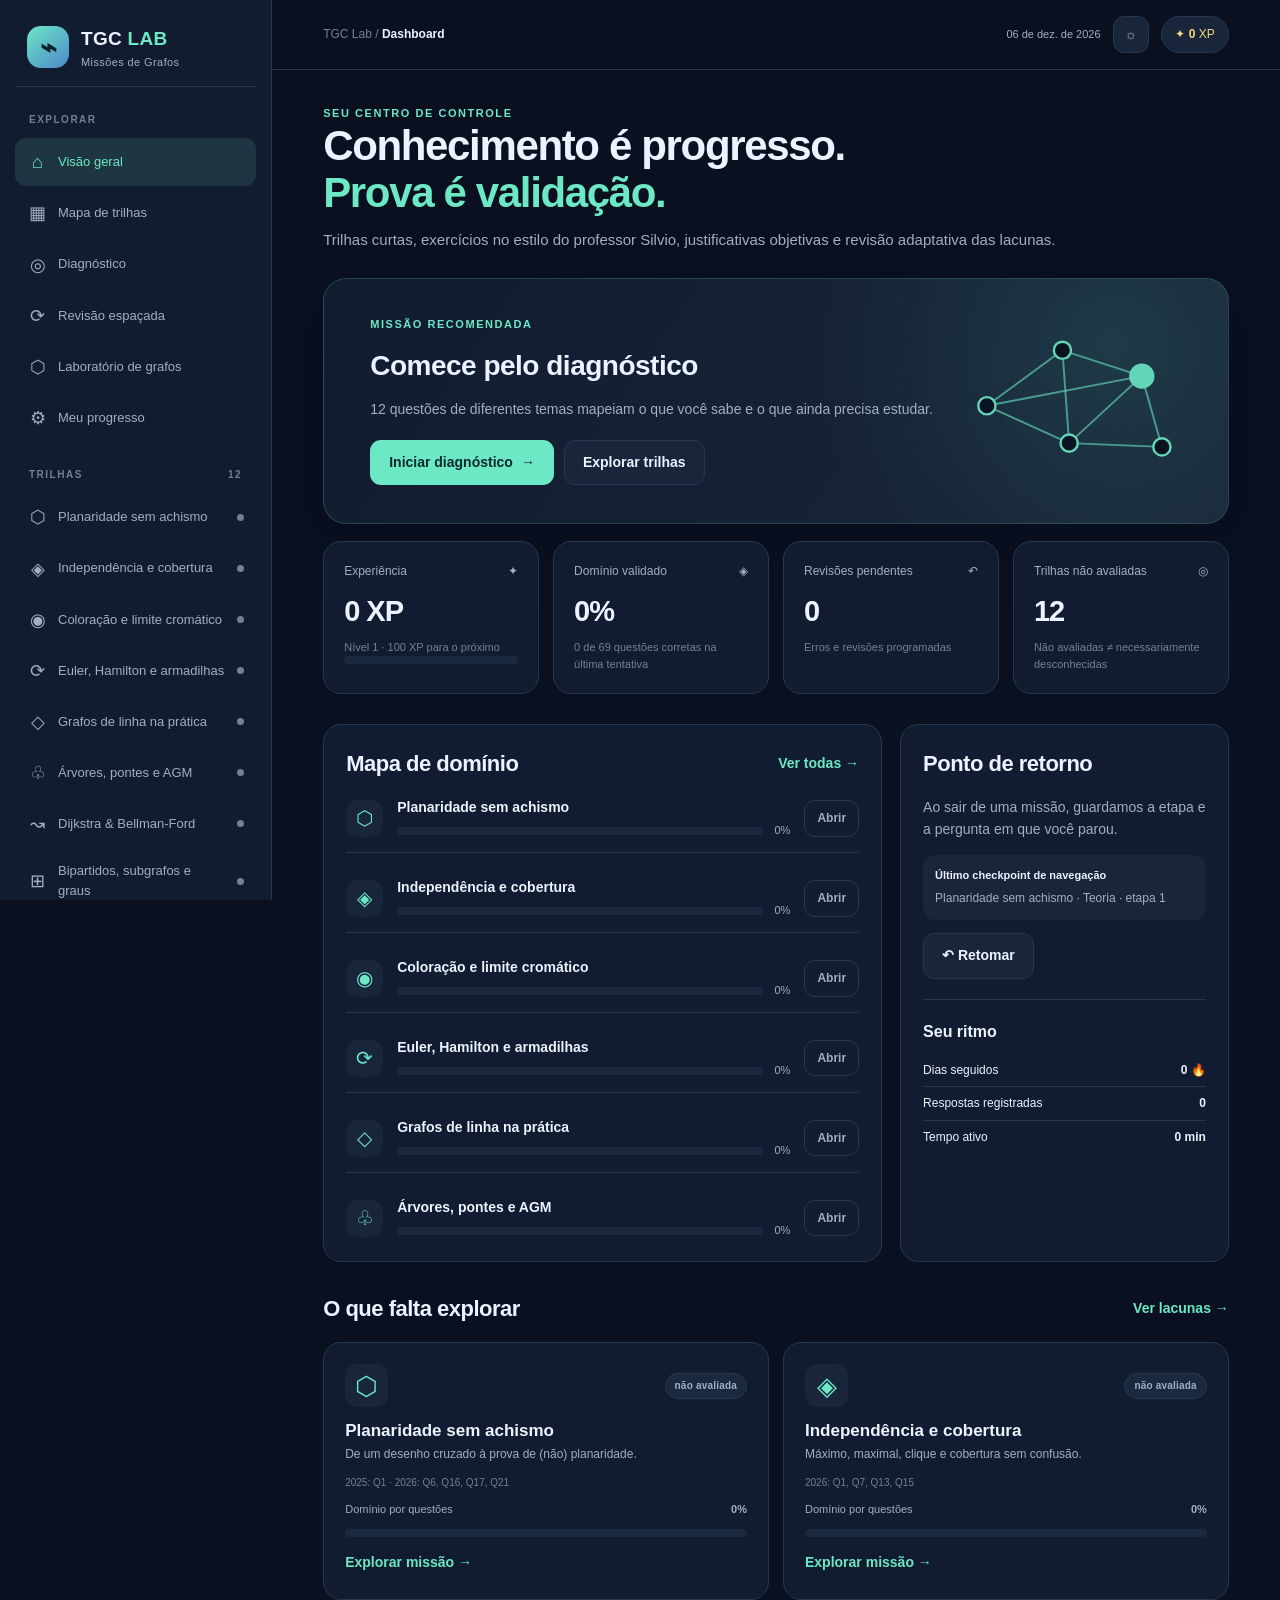
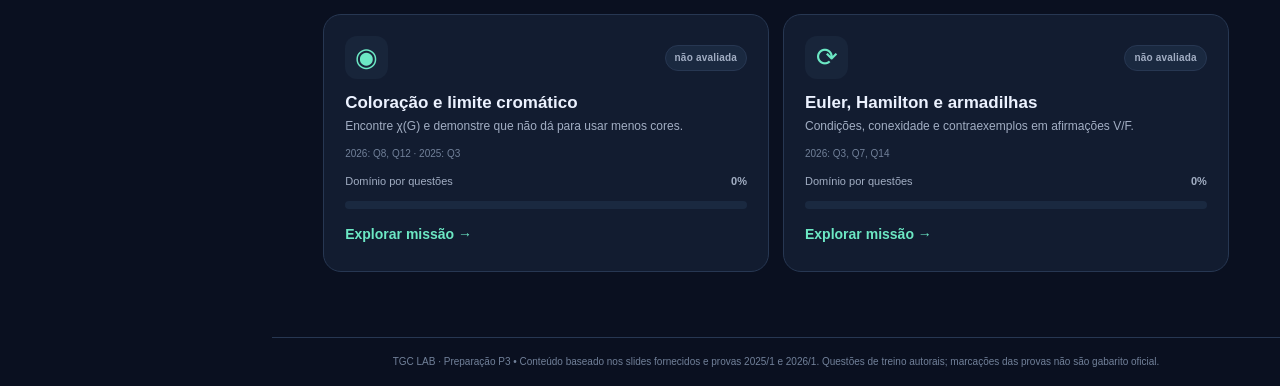
==== index.html @ 8120f146 "feat: add TGC Lab index.html" ====
<!DOCTYPE html>
<html lang="pt-BR">
<head>
  <meta charset="UTF-8">
  <meta name="viewport" content="width=device-width,initial-scale=1.0">
  <meta name="color-scheme" content="dark light">
  <meta name="description" content="TGC Lab: plataforma offline de estudos de Teoria dos Grafos, com diagnóstico, trilhas, questões e revisão espaçada.">
  <title>TGC Lab · Missões de Grafos</title>
  <link rel="stylesheet" href="styles.css">


</head>
<body>
  <div class="app-shell">
    <aside class="sidebar" id="sidebar">
      <div class="brand" role="button" tabindex="0" data-go="dashboard">
        <div class="brand-mark">⌁</div>
        <div><strong>TGC<span> LAB</span></strong><small>Missões de Grafos</small></div>
      </div>
      <div class="sidebar-section"><div class="sidebar-label">EXPLORAR</div>
        <nav class="nav-main" id="nav-main" aria-label="Menu principal"></nav>
      </div>
      <div class="sidebar-section topics-section"><div class="sidebar-label">TRILHAS <span id="nav-count">12</span></div><nav class="nav-topics" id="nav-topics" aria-label="Trilhas"></nav></div>
      <div class="sidebar-bottom"><div class="aside-stat"><span>Seu progresso</span><strong id="aside-progress">0%</strong></div><div class="thin-progress"><span id="aside-progress-bar"></span></div><p>Seus dados ficam neste navegador. Exporte para fazer backup.</p></div>
    </aside>
    <div class="workspace">
      <header class="topbar">
        <button id="mobile-menu" class="icon-btn mobile-menu" aria-label="Abrir menu">☰</button>
        <div class="crumb" id="crumb">Visão geral / <strong>Dashboard</strong></div>
        <div class="top-actions"><span class="date-chip" id="today-label"></span><button class="small-btn" id="theme-btn" title="Alternar tema" aria-label="Alternar tema">☼</button><div class="xp-chip">✦ <strong id="top-xp">0</strong> XP</div></div>
      </header>
      <main id="app" tabindex="-1" aria-live="polite"></main>
      <footer class="footer">TGC LAB · Preparação P3 • Conteúdo baseado nos slides fornecidos e provas 2025/1 e 2026/1. Questões de treino autorais; marcações das provas não são gabarito oficial.</footer>
    </div>
  </div>
  <div id="toast" class="toast" role="status" aria-live="polite"></div>
  <input type="file" id="import-input" accept="application/json" hidden>
<script defer src="content.js"></script>
<script defer src="app.js"></script>
</body>
</html>
---- styles.css ----
:root{--bg:#0a1020;--panel:#121c30;--panel2:#18253a;--panel3:#1a2940;--border:#273752;--text:#ecf2ff;--muted:#a2aec3;--subtle:#718099;--accent:#6ce8c4;--blue:#82adff;--orange:#ffb67b;--red:#ff7d91;--yellow:#f6d779;--shadow:0 18px 60px #03081645;--radius:18px;--side:272px;--line:#263650}
body.light{--bg:#f4f7fc;--panel:#fff;--panel2:#f0f5fb;--panel3:#eaf0f8;--border:#dbe3ed;--text:#16263d;--muted:#55657b;--subtle:#71809b;--accent:#0a9674;--blue:#3763b8;--orange:#aa551b;--red:#c84259;--yellow:#a3700c;--shadow:0 12px 38px #18294213;--line:#dde6f0}
*{box-sizing:border-box}html{scroll-behavior:smooth}body{margin:0;background:var(--bg);color:var(--text);font-family:Inter,-apple-system,BlinkMacSystemFont,"Segoe UI",sans-serif;font-size:14px;line-height:1.56}button,input,select,textarea{font:inherit}button{cursor:pointer}button:focus-visible,a:focus-visible{outline:3px solid var(--accent);outline-offset:2px}a{color:var(--blue)}.app-shell{display:flex;min-height:100vh}.sidebar{width:var(--side);flex:0 0 var(--side);height:100vh;position:sticky;top:0;overflow-y:auto;background:var(--panel);border-right:1px solid var(--border);padding:24px 15px;display:flex;flex-direction:column;gap:25px;scrollbar-width:thin}.brand{display:flex;gap:12px;align-items:center;padding:0 12px 15px;border-bottom:1px solid var(--border);cursor:pointer}.brand-mark{background:linear-gradient(140deg,var(--accent),#4d87ca);color:#07232b;width:42px;height:42px;display:grid;place-items:center;border-radius:14px;font-size:28px;font-weight:900}.brand strong{font-size:19px;letter-spacing:.3px}.brand strong span{color:var(--accent)}.brand small{display:block;color:var(--muted);font-size:11px;letter-spacing:.4px}.sidebar-section{display:grid;gap:11px}.sidebar-label{font-size:10px;letter-spacing:1.5px;color:var(--subtle);font-weight:800;padding:0 14px}.sidebar-label span{float:right}.nav-main,.nav-topics{display:grid;gap:3px}.nav-link{display:flex;align-items:center;gap:10px;width:100%;text-align:left;background:none;border:0;color:var(--muted);padding:10px 12px;border-radius:11px;transition:.15s}.nav-link:hover{background:var(--panel2);color:var(--text)}.nav-link.active{background:color-mix(in srgb,var(--accent) 12%,transparent);color:var(--accent)}.nav-ico{width:21px;text-align:center;font-size:18px}.nav-label{font-size:13px;flex:1}.nav-bullet{width:7px;height:7px;border-radius:50%;background:var(--subtle)}.nav-bullet.done{background:var(--accent)}.nav-bullet.started{background:var(--orange)}.sidebar-bottom{margin-top:auto;padding:15px 13px;border:1px solid var(--border);border-radius:13px;background:var(--panel2)}.aside-stat{display:flex;justify-content:space-between;color:var(--muted);font-size:12px}.aside-stat strong{color:var(--accent)}.sidebar-bottom p{font-size:10px;color:var(--subtle);line-height:1.55;margin:10px 0 0}.thin-progress{height:6px;background:var(--border);border-radius:8px;margin-top:10px;overflow:hidden}.thin-progress span{height:100%;display:block;width:0;background:var(--accent);border-radius:8px;transition:width .3s}.workspace{flex:1;min-width:0;display:flex;flex-direction:column}.topbar{height:70px;border-bottom:1px solid var(--border);display:flex;align-items:center;justify-content:space-between;padding:0 clamp(20px,4vw,52px);background:var(--bg);position:sticky;top:0;z-index:10}.crumb{color:var(--subtle);font-size:12px}.crumb strong{color:var(--text)}.top-actions{display:flex;align-items:center;gap:12px}.date-chip{font-size:11px;color:var(--muted)}.xp-chip{font-size:12px;white-space:nowrap;padding:8px 13px;border-radius:999px;background:var(--panel2);border:1px solid var(--border);color:var(--yellow)}.icon-btn,.small-btn{background:var(--panel2);color:var(--muted);border:1px solid var(--border);padding:7px 11px;border-radius:11px}.mobile-menu{display:none}main{width:100%;max-width:1440px;margin:0 auto;padding:35px clamp(20px,4vw,52px) 65px;flex:1}.footer{padding:16px 35px;border-top:1px solid var(--border);font-size:10px;color:var(--subtle);text-align:center}.eyebrow{font-size:11px;letter-spacing:1.55px;text-transform:uppercase;font-weight:800;color:var(--accent)}h1,h2,h3,h4,p{margin-top:0}h1{font-size:clamp(28px,4vw,42px);letter-spacing:-1.35px;line-height:1.12;margin-bottom:12px}h2{font-size:22px;letter-spacing:-.5px;margin:0 0 10px}h3{font-size:16px;margin:0 0 9px}h4{font-size:14px;margin:0 0 7px}p{color:var(--muted)}.lead{font-size:15px;max-width:760px}.muted{color:var(--muted)}.subtle{color:var(--subtle)}.small{font-size:12px}.tiny{font-size:11px}.page-head{margin:0 0 26px}.page-head .lead{margin:8px 0 0}.hero{border:1px solid #3d766a70;background:radial-gradient(circle at 87% 27%,#4bbd9e26 0,transparent 37%),linear-gradient(125deg,var(--panel),var(--panel2));border-radius:23px;padding:32px clamp(24px,4vw,46px);display:grid;grid-template-columns:minmax(0,1fr) auto;gap:24px;align-items:center;overflow:hidden;box-shadow:var(--shadow)}.hero h1{max-width:700px}.hero p{max-width:570px}.hero-art{width:220px;height:180px;display:grid;place-items:center;opacity:.9}.hero-art svg{width:100%;height:100%;overflow:visible}.hero-art line{stroke:var(--accent);stroke-width:2;opacity:.65}.hero-art circle{fill:var(--bg);stroke:var(--accent);stroke-width:2.5}.hero-art .core{fill:var(--accent)}.btn-row{display:flex;gap:10px;flex-wrap:wrap;margin-top:19px}.btn{display:inline-flex;align-items:center;justify-content:center;gap:8px;background:var(--accent);color:#092b2d;border:1px solid transparent;padding:11px 18px;border-radius:11px;font-weight:750;text-decoration:none;transition:transform .12s,opacity .15s}.btn:hover{transform:translateY(-1px)}.btn:disabled{opacity:.4;cursor:not-allowed;transform:none}.btn.secondary{background:var(--panel2);color:var(--text);border-color:var(--border)}.btn.ghost{background:transparent;color:var(--muted);border-color:var(--border)}.btn.danger{background:color-mix(in srgb,var(--red) 10%,var(--panel));color:var(--red);border-color:color-mix(in srgb,var(--red) 35%,var(--border))}.btn.sm{font-size:12px;padding:8px 12px}.layout-row{display:flex;gap:20px;align-items:start}.layout-row>.grow{flex:1;min-width:0}.section-head{display:flex;justify-content:space-between;align-items:center;gap:12px;margin-bottom:16px}.section-head h2{margin:0}.section{margin-top:30px}.stats-grid{display:grid;grid-template-columns:repeat(4,minmax(0,1fr));gap:14px;margin-top:17px}.stat,.panel,.mission,.lesson-card,.assessment{background:var(--panel);border:1px solid var(--border);border-radius:var(--radius)}.stat{padding:20px;min-height:124px}.stat .label{font-size:12px;color:var(--muted);display:flex;justify-content:space-between}.stat .big{font-size:29px;font-weight:850;letter-spacing:-1px;margin:9px 0 4px}.stat .help{font-size:11px;color:var(--subtle)}.panel{padding:22px}.panel.tinted{background:var(--panel2)}.tag{font-size:10px;font-weight:750;letter-spacing:.2px;display:inline-flex;padding:4px 9px;border-radius:999px;color:var(--muted);background:var(--panel3);border:1px solid var(--border)}.tag.green{color:var(--accent);border-color:color-mix(in srgb,var(--accent) 35%,var(--border));background:color-mix(in srgb,var(--accent) 8%,var(--panel))}.tag.orange{color:var(--orange);border-color:color-mix(in srgb,var(--orange) 25%,var(--border))}.tag.red{color:var(--red)}.tag.blue{color:var(--blue)}.mission-grid{display:grid;grid-template-columns:repeat(2,minmax(0,1fr));gap:14px}.mission{padding:21px;display:flex;flex-direction:column;gap:11px;transition:border-color .2s}.mission:hover{border-color:var(--accent)}.mission-top{display:flex;justify-content:space-between;align-items:center;gap:10px}.mission-icon{font-size:26px;color:var(--accent);width:43px;height:43px;display:grid;place-items:center;background:var(--panel2);border-radius:12px}.mission h3{font-size:17px;margin:0}.mission p{font-size:12px;margin:0}.mission .meta{font-size:10px;color:var(--subtle)}.progress-row{display:flex;justify-content:space-between;align-items:center;font-size:11px;color:var(--muted)}.progress{width:100%;height:8px;border-radius:999px;background:var(--panel3);overflow:hidden}.progress>span{display:block;height:100%;background:linear-gradient(90deg,var(--blue),var(--accent));border-radius:999px;transition:width .3s}.mission-actions{margin-top:auto;display:flex;justify-content:flex-start}.text-link{border:none;background:none;color:var(--accent);font-weight:700;padding:4px 0}.text-link:hover{text-decoration:underline}.filterbar{display:flex;gap:7px;flex-wrap:wrap;margin-bottom:16px}.filter{padding:8px 12px;border:1px solid var(--border);border-radius:10px;color:var(--muted);background:var(--panel);font-size:12px}.filter.active{color:var(--accent);background:var(--panel2);border-color:var(--accent)}.two-col{display:grid;grid-template-columns:minmax(0,1.7fr) minmax(240px,1fr);gap:18px}.data-list{display:grid;gap:11px}.data-row{display:flex;align-items:center;gap:14px;padding:13px 0;border-bottom:1px solid var(--border)}.data-row:last-child{border-bottom:0;padding-bottom:0}.data-row:first-child{padding-top:0}.data-row .main-data{flex:1;min-width:0}.data-row h4{margin:0 0 3px}.data-row p{margin:0;font-size:11px}.data-row .count{font-size:11px;color:var(--muted);white-space:nowrap}.metric{display:flex;align-items:baseline;gap:9px}.metric strong{font-size:34px}.mission-title-row{display:flex;align-items:start;gap:15px}.mission-title-row .mission-icon{width:53px;height:53px;font-size:29px;flex:0 0 53px}.learning-layout{display:grid;grid-template-columns:minmax(0,1fr) 265px;gap:18px;align-items:start}.lesson-card{padding:28px}.step-nav{display:flex;gap:6px;margin:18px 0 24px}.step-dot{width:100%;height:7px;background:var(--panel3);border:0;border-radius:8px}.step-dot.complete{background:var(--accent)}.step-dot.current{background:var(--blue)}.lesson-number{font-size:11px;font-weight:800;color:var(--accent);letter-spacing:1.6px;text-transform:uppercase}.lesson-card h2{font-size:27px;margin:12px 0 16px}.lesson-card p{font-size:16px;line-height:1.85;color:var(--text)}.tip{padding:16px;border-left:3px solid var(--accent);background:var(--panel2);border-radius:0 12px 12px 0;color:var(--muted);font-size:13px}.tip.warn{border-color:var(--orange)}.number-list{padding:0;margin:0;list-style:none;counter-reset:steps;display:grid;gap:10px}.number-list li{counter-increment:steps;display:flex;align-items:flex-start;gap:12px;color:var(--muted)}.number-list li:before{content:counter(steps);background:var(--panel3);color:var(--accent);width:25px;height:25px;flex:0 0 25px;display:grid;place-items:center;border-radius:8px;font-weight:800;font-size:11px}.side-panel{position:sticky;top:91px}.side-panel p{font-size:12px}.side-panel .btn{width:100%}.reference{padding:12px;background:var(--panel2);border-radius:12px;margin:13px 0;font-size:12px;color:var(--muted);overflow-wrap:anywhere}.reference strong{display:block;color:var(--text);font-size:11px;margin-bottom:5px}.quiz-shell{max-width:960px;margin:auto}.quiz-header{display:flex;justify-content:space-between;gap:15px;align-items:center;margin-bottom:20px}.question{background:var(--panel);border:1px solid var(--border);border-radius:21px;padding:28px}.question h2{font-size:25px;line-height:1.4;margin:12px 0 23px}.option-list{display:grid;gap:9px}.answer-option{display:flex;align-items:center;gap:14px;background:var(--panel2);border:1px solid var(--border);border-radius:12px;width:100%;padding:14px 15px;text-align:left;color:var(--text)}.answer-option .letter{flex:0 0 30px;width:30px;height:30px;display:grid;place-items:center;border-radius:8px;background:var(--panel3);color:var(--muted);font-weight:800}.answer-option:hover{border-color:var(--blue)}.answer-option.selected{border-color:var(--blue);background:color-mix(in srgb,var(--blue) 10%,var(--panel2))}.answer-option.correct{border-color:var(--accent);background:color-mix(in srgb,var(--accent) 9%,var(--panel2))}.answer-option.wrong{border-color:var(--red);background:color-mix(in srgb,var(--red) 9%,var(--panel2))}.answer-option:disabled{cursor:default}.feedback{border:1px solid var(--border);border-radius:13px;padding:17px 20px;margin-top:18px;background:var(--panel2)}.feedback.correct{border-color:color-mix(in srgb,var(--accent) 50%,var(--border))}.feedback.wrong{border-color:color-mix(in srgb,var(--red) 50%,var(--border))}.feedback .verdict{font-weight:850;font-size:15px}.feedback.correct .verdict{color:var(--accent)}.feedback.wrong .verdict{color:var(--red)}.feedback p{margin:7px 0 0;font-size:13px;color:var(--text)}.feedback small{color:var(--muted)}.quiz-controls{display:flex;justify-content:space-between;align-items:center;gap:10px;margin-top:18px;flex-wrap:wrap}.hint-btn{background:transparent;border:0;padding:7px 0;color:var(--blue);font-size:12px}.hint-box{margin-top:10px;border-radius:12px;border:1px solid var(--border);background:var(--panel3);padding:12px;color:var(--muted);font-size:12px}.reason{margin-top:15px}.reason label{display:block;color:var(--muted);font-size:11px;margin-bottom:6px}.reason textarea{width:100%;min-height:70px;resize:vertical;border:1px solid var(--border);background:var(--panel2);color:var(--text);border-radius:10px;padding:10px 12px}.review-top{display:flex;align-items:center;gap:15px;flex-wrap:wrap}.result{text-align:center;padding:40px 28px}.result .medal{font-size:56px}.result h2{font-size:29px}.result p{max-width:600px;margin:0 auto 16px}.review-list{display:grid;gap:11px}.review-item{display:flex;align-items:center;gap:14px;padding:17px;border:1px solid var(--border);border-radius:12px;background:var(--panel)}.review-item .grow{flex:1}.review-item h4{margin:0}.review-item p{margin:3px 0 0;font-size:11px}.lab-layout{display:grid;grid-template-columns: minmax(0,1.4fr) minmax(280px,.8fr);gap:18px}.graph-stage{position:relative;border:1px solid var(--border);border-radius:15px;background:radial-gradient(circle,var(--border) 1px,transparent 1px) 0 0/21px 21px, var(--panel2);min-height:345px;display:grid;place-items:center;padding:14px}.graph-stage svg{width:100%;max-width:570px;height:335px;overflow:visible}.graph-stage .edge{stroke:var(--muted);stroke-width:2.5;opacity:.76}.graph-stage .edge.bad{stroke:var(--red);stroke-width:5;opacity:1}.graph-stage .node{stroke:var(--text);stroke-width:2;cursor:pointer;transition:fill .12s}.graph-stage .node-label{fill:#0b1630;font-size:13px;font-weight:800;pointer-events:none;text-anchor:middle;dominant-baseline:central}.node.blank{fill:#d7e2ec}.lab-legend{display:flex;gap:10px;flex-wrap:wrap;margin:15px 0}.swatch{border:2px solid var(--border);width:34px;height:34px;border-radius:11px;cursor:pointer}.swatch.active{outline:2px solid var(--accent);outline-offset:3px}.lab-message{padding:13px;border-radius:12px;background:var(--panel2);font-size:13px;color:var(--text)}.lab-message.bad{border:1px solid var(--red)}.lab-message.good{border:1px solid var(--accent)}.lab-selector{display:flex;gap:7px;flex-wrap:wrap;margin:16px 0}.save-list{display:grid;grid-template-columns:repeat(2,minmax(0,1fr));gap:12px}.save-card{background:var(--panel2);border:1px solid var(--border);border-radius:13px;padding:18px}.save-card h3{margin-bottom:5px}.save-card p{font-size:12px}.notice{font-size:12px;color:var(--muted);padding:13px 16px;background:var(--panel2);border:1px solid var(--border);border-radius:12px;margin:15px 0}.empty{text-align:center;padding:33px;color:var(--muted)}.empty .emoji{font-size:42px;display:block;margin-bottom:10px}.toast{position:fixed;bottom:23px;right:26px;z-index:60;background:var(--text);color:var(--bg);padding:12px 18px;border-radius:12px;font-size:12px;font-weight:800;box-shadow:var(--shadow);opacity:0;transform:translateY(15px);pointer-events:none;transition:.22s}.toast.show{opacity:1;transform:translateY(0)}.badge-row{display:flex;gap:7px;flex-wrap:wrap}.badge-tile{padding:15px;border:1px solid var(--border);border-radius:13px;background:var(--panel2);display:flex;gap:11px;align-items:center;opacity:.5}.badge-tile.earned{opacity:1}.badge-tile .bi{font-size:26px}.badge-tile strong{display:block}.badge-tile small{font-size:10px;color:var(--muted)}.checkpoint-banner{border:1px dashed var(--accent);background:color-mix(in srgb,var(--accent) 7%,var(--panel));border-radius:14px;padding:18px;margin-bottom:20px}.checkpoint-banner strong{color:var(--accent)}.confetti{font-size:25px;color:var(--yellow)}.key-value{display:flex;justify-content:space-between;align-items:center;padding:7px 0;border-bottom:1px solid var(--border);font-size:12px}.key-value:last-child{border-bottom:0}.graph-preview{background:var(--panel2);border:1px solid var(--border);padding:15px;border-radius:14px}.quote{border-left:3px solid var(--orange);padding-left:13px;color:var(--muted);font-size:12px}.topic-head{display:flex;align-items:center;justify-content:space-between;gap:12px;margin:16px 0 10px}@media(max-width:1130px){.learning-layout{grid-template-columns:1fr}.side-panel{position:static}.stats-grid{grid-template-columns:repeat(2,1fr)}}@media(max-width:890px){:root{--side:245px}.hero-art{display:none}.mission-grid{grid-template-columns:1fr}.lab-layout,.two-col{grid-template-columns:1fr}}@media(max-width:700px){.sidebar{position:fixed;z-index:40;left:0;top:0;transform:translateX(-100%);transition:transform .2s;box-shadow:var(--shadow)}.sidebar.open{transform:translateX(0)}.mobile-menu{display:block}.topbar{padding:0 15px;height:60px}.top-actions{gap:6px}.date-chip{display:none}.crumb{font-size:11px}main{padding:25px 15px 50px}.hero{padding:25px 20px}.stats-grid{grid-template-columns:repeat(2,minmax(0,1fr));gap:10px}.stat{padding:14px;min-height:103px}.stat .big{font-size:23px}.mission{padding:16px}.lesson-card,.question{padding:19px}.question h2{font-size:20px}.quiz-header{align-items:start}.save-list{grid-template-columns:1fr}.footer{padding:16px}.hero h1{font-size:30px}}
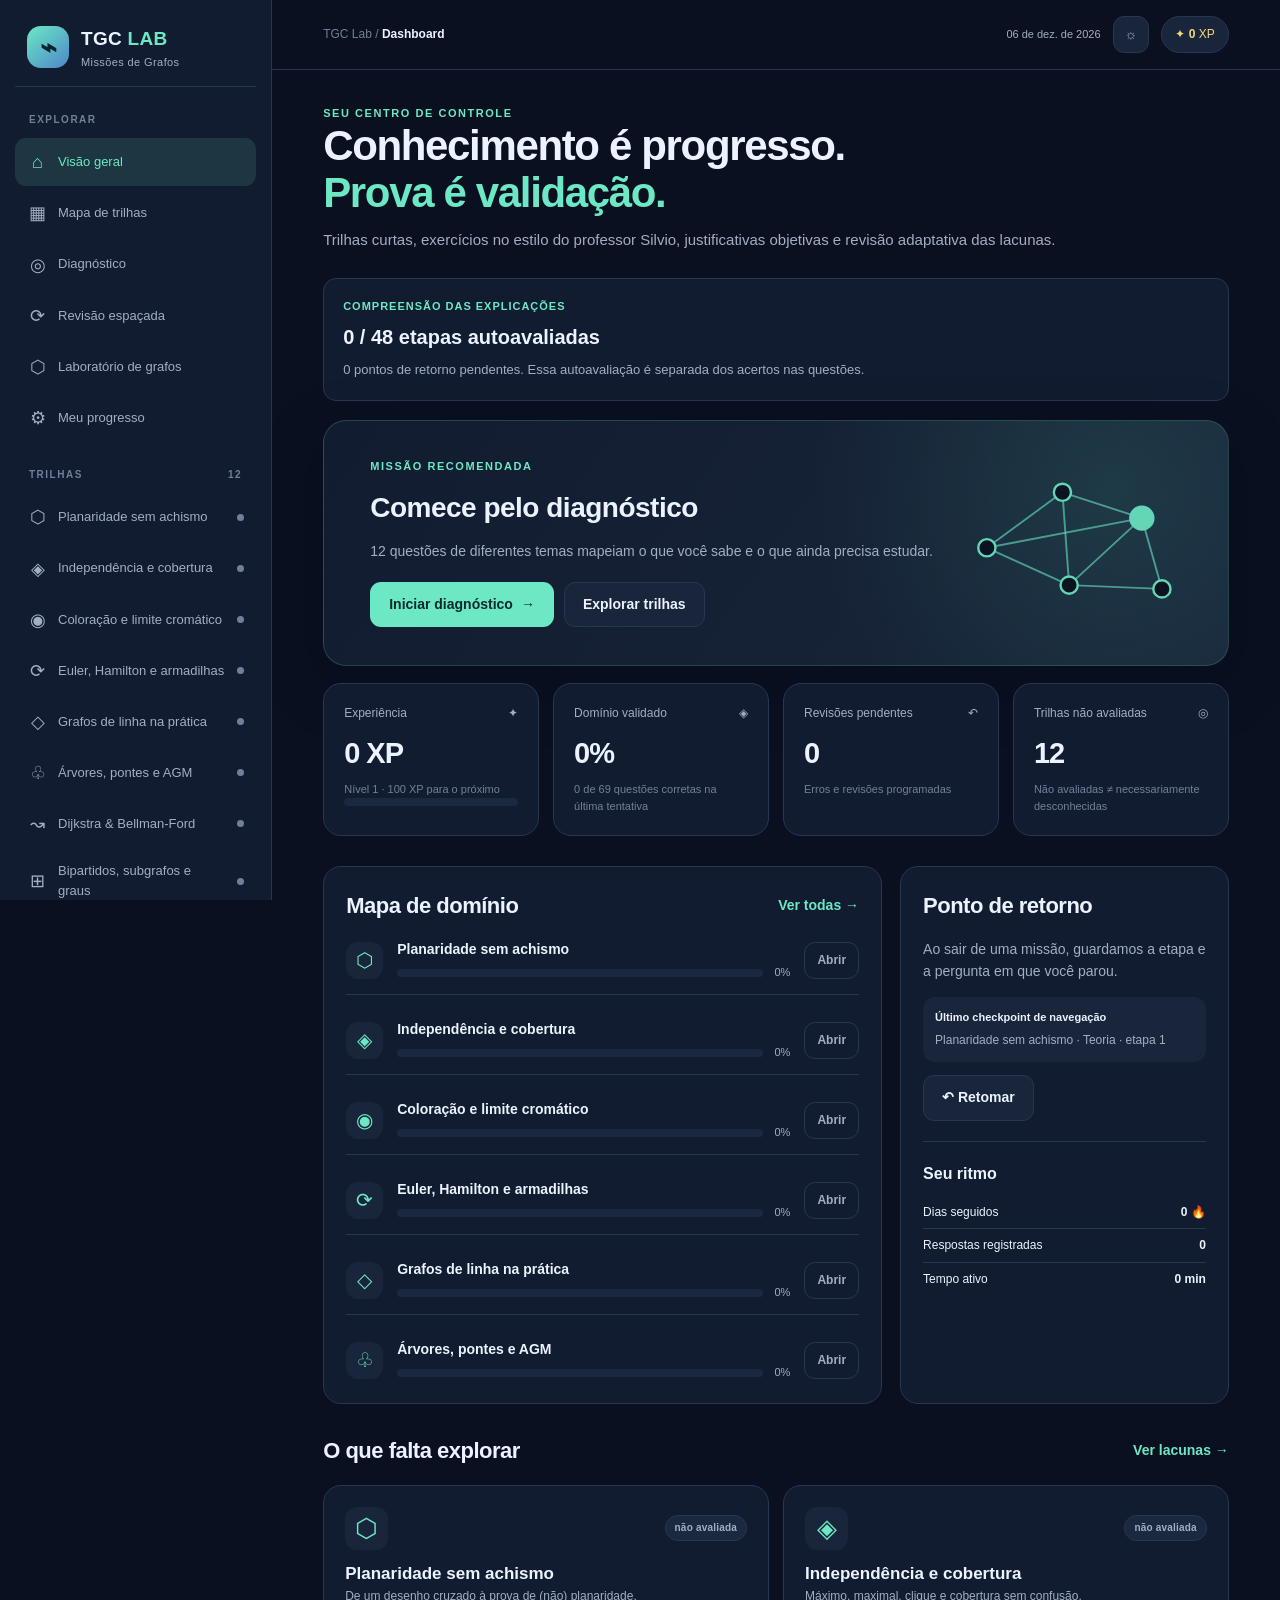
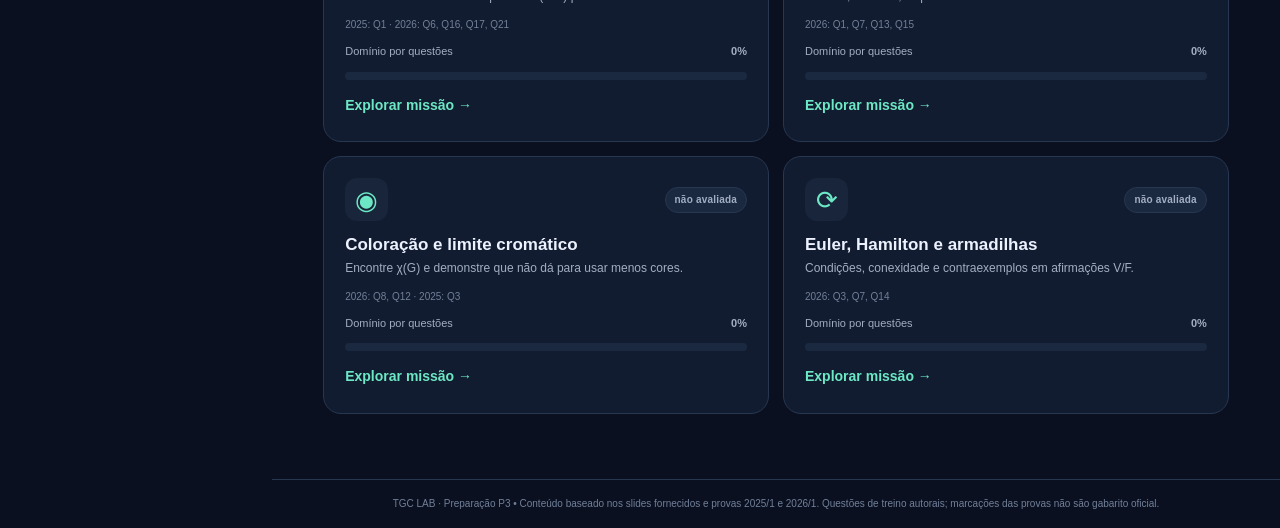
==== commit c89fb6da: "feat: integrate detailed visual explanations, stepwise proofs and self-assessments" ====
--- a/index.html
+++ b/index.html
@@ -36,6 +36,10 @@
   <div id="toast" class="toast" role="status" aria-live="polite"></div>
   <input type="file" id="import-input" accept="application/json" hidden>
 <script defer src="content.js"></script>
+<script defer src="guides-fundamentals.js"></script>
+<script defer src="guides-algorithms.js"></script>
+<script defer src="pedagogy.js"></script>
+<script defer src="visuals.js"></script>
 <script defer src="app.js"></script>
 </body>
 </html>
--- a/styles.css
+++ b/styles.css
@@ -3,4 +3,75 @@
 body.light{--bg:#f4f7fc;--panel:#fff;--panel2:#f0f5fb;--panel3:#eaf0f8;--border:#dbe3ed;--text:#16263d;--muted:#55657b;--subtle:#71809b;--accent:#0a9674;--blue:#3763b8;--orange:#aa551b;--red:#c84259;--yellow:#a3700c;--shadow:0 12px 38px #18294213;--line:#dde6f0}
 *{box-sizing:border-box}html{scroll-behavior:smooth}body{margin:0;background:var(--bg);color:var(--text);font-family:Inter,-apple-system,BlinkMacSystemFont,"Segoe UI",sans-serif;font-size:14px;line-height:1.56}button,input,select,textarea{font:inherit}button{cursor:pointer}button:focus-visible,a:focus-visible{outline:3px solid var(--accent);outline-offset:2px}a{color:var(--blue)}.app-shell{display:flex;min-height:100vh}.sidebar{width:var(--side);flex:0 0 var(--side);height:100vh;position:sticky;top:0;overflow-y:auto;background:var(--panel);border-right:1px solid var(--border);padding:24px 15px;display:flex;flex-direction:column;gap:25px;scrollbar-width:thin}.brand{display:flex;gap:12px;align-items:center;padding:0 12px 15px;border-bottom:1px solid var(--border);cursor:pointer}.brand-mark{background:linear-gradient(140deg,var(--accent),#4d87ca);color:#07232b;width:42px;height:42px;display:grid;place-items:center;border-radius:14px;font-size:28px;font-weight:900}.brand strong{font-size:19px;letter-spacing:.3px}.brand strong span{color:var(--accent)}.brand small{display:block;color:var(--muted);font-size:11px;letter-spacing:.4px}.sidebar-section{display:grid;gap:11px}.sidebar-label{font-size:10px;letter-spacing:1.5px;color:var(--subtle);font-weight:800;padding:0 14px}.sidebar-label span{float:right}.nav-main,.nav-topics{display:grid;gap:3px}.nav-link{display:flex;align-items:center;gap:10px;width:100%;text-align:left;background:none;border:0;color:var(--muted);padding:10px 12px;border-radius:11px;transition:.15s}.nav-link:hover{background:var(--panel2);color:var(--text)}.nav-link.active{background:color-mix(in srgb,var(--accent) 12%,transparent);color:var(--accent)}.nav-ico{width:21px;text-align:center;font-size:18px}.nav-label{font-size:13px;flex:1}.nav-bullet{width:7px;height:7px;border-radius:50%;background:var(--subtle)}.nav-bullet.done{background:var(--accent)}.nav-bullet.started{background:var(--orange)}.sidebar-bottom{margin-top:auto;padding:15px 13px;border:1px solid var(--border);border-radius:13px;background:var(--panel2)}.aside-stat{display:flex;justify-content:space-between;color:var(--muted);font-size:12px}.aside-stat strong{color:var(--accent)}.sidebar-bottom p{font-size:10px;color:var(--subtle);line-height:1.55;margin:10px 0 0}.thin-progress{height:6px;background:var(--border);border-radius:8px;margin-top:10px;overflow:hidden}.thin-progress span{height:100%;display:block;width:0;background:var(--accent);border-radius:8px;transition:width .3s}.workspace{flex:1;min-width:0;display:flex;flex-direction:column}.topbar{height:70px;border-bottom:1px solid var(--border);display:flex;align-items:center;justify-content:space-between;padding:0 clamp(20px,4vw,52px);background:var(--bg);position:sticky;top:0;z-index:10}.crumb{color:var(--subtle);font-size:12px}.crumb strong{color:var(--text)}.top-actions{display:flex;align-items:center;gap:12px}.date-chip{font-size:11px;color:var(--muted)}.xp-chip{font-size:12px;white-space:nowrap;padding:8px 13px;border-radius:999px;background:var(--panel2);border:1px solid var(--border);color:var(--yellow)}.icon-btn,.small-btn{background:var(--panel2);color:var(--muted);border:1px solid var(--border);padding:7px 11px;border-radius:11px}.mobile-menu{display:none}main{width:100%;max-width:1440px;margin:0 auto;padding:35px clamp(20px,4vw,52px) 65px;flex:1}.footer{padding:16px 35px;border-top:1px solid var(--border);font-size:10px;color:var(--subtle);text-align:center}.eyebrow{font-size:11px;letter-spacing:1.55px;text-transform:uppercase;font-weight:800;color:var(--accent)}h1,h2,h3,h4,p{margin-top:0}h1{font-size:clamp(28px,4vw,42px);letter-spacing:-1.35px;line-height:1.12;margin-bottom:12px}h2{font-size:22px;letter-spacing:-.5px;margin:0 0 10px}h3{font-size:16px;margin:0 0 9px}h4{font-size:14px;margin:0 0 7px}p{color:var(--muted)}.lead{font-size:15px;max-width:760px}.muted{color:var(--muted)}.subtle{color:var(--subtle)}.small{font-size:12px}.tiny{font-size:11px}.page-head{margin:0 0 26px}.page-head .lead{margin:8px 0 0}.hero{border:1px solid #3d766a70;background:radial-gradient(circle at 87% 27%,#4bbd9e26 0,transparent 37%),linear-gradient(125deg,var(--panel),var(--panel2));border-radius:23px;padding:32px clamp(24px,4vw,46px);display:grid;grid-template-columns:minmax(0,1fr) auto;gap:24px;align-items:center;overflow:hidden;box-shadow:var(--shadow)}.hero h1{max-width:700px}.hero p{max-width:570px}.hero-art{width:220px;height:180px;display:grid;place-items:center;opacity:.9}.hero-art svg{width:100%;height:100%;overflow:visible}.hero-art line{stroke:var(--accent);stroke-width:2;opacity:.65}.hero-art circle{fill:var(--bg);stroke:var(--accent);stroke-width:2.5}.hero-art .core{fill:var(--accent)}.btn-row{display:flex;gap:10px;flex-wrap:wrap;margin-top:19px}.btn{display:inline-flex;align-items:center;justify-content:center;gap:8px;background:var(--accent);color:#092b2d;border:1px solid transparent;padding:11px 18px;border-radius:11px;font-weight:750;text-decoration:none;transition:transform .12s,opacity .15s}.btn:hover{transform:translateY(-1px)}.btn:disabled{opacity:.4;cursor:not-allowed;transform:none}.btn.secondary{background:var(--panel2);color:var(--text);border-color:var(--border)}.btn.ghost{background:transparent;color:var(--muted);border-color:var(--border)}.btn.danger{background:color-mix(in srgb,var(--red) 10%,var(--panel));color:var(--red);border-color:color-mix(in srgb,var(--red) 35%,var(--border))}.btn.sm{font-size:12px;padding:8px 12px}.layout-row{display:flex;gap:20px;align-items:start}.layout-row>.grow{flex:1;min-width:0}.section-head{display:flex;justify-content:space-between;align-items:center;gap:12px;margin-bottom:16px}.section-head h2{margin:0}.section{margin-top:30px}.stats-grid{display:grid;grid-template-columns:repeat(4,minmax(0,1fr));gap:14px;margin-top:17px}.stat,.panel,.mission,.lesson-card,.assessment{background:var(--panel);border:1px solid var(--border);border-radius:var(--radius)}.stat{padding:20px;min-height:124px}.stat .label{font-size:12px;color:var(--muted);display:flex;justify-content:space-between}.stat .big{font-size:29px;font-weight:850;letter-spacing:-1px;margin:9px 0 4px}.stat .help{font-size:11px;color:var(--subtle)}.panel{padding:22px}.panel.tinted{background:var(--panel2)}.tag{font-size:10px;font-weight:750;letter-spacing:.2px;display:inline-flex;padding:4px 9px;border-radius:999px;color:var(--muted);background:var(--panel3);border:1px solid var(--border)}.tag.green{color:var(--accent);border-color:color-mix(in srgb,var(--accent) 35%,var(--border));background:color-mix(in srgb,var(--accent) 8%,var(--panel))}.tag.orange{color:var(--orange);border-color:color-mix(in srgb,var(--orange) 25%,var(--border))}.tag.red{color:var(--red)}.tag.blue{color:var(--blue)}.mission-grid{display:grid;grid-template-columns:repeat(2,minmax(0,1fr));gap:14px}.mission{padding:21px;display:flex;flex-direction:column;gap:11px;transition:border-color .2s}.mission:hover{border-color:var(--accent)}.mission-top{display:flex;justify-content:space-between;align-items:center;gap:10px}.mission-icon{font-size:26px;color:var(--accent);width:43px;height:43px;display:grid;place-items:center;background:var(--panel2);border-radius:12px}.mission h3{font-size:17px;margin:0}.mission p{font-size:12px;margin:0}.mission .meta{font-size:10px;color:var(--subtle)}.progress-row{display:flex;justify-content:space-between;align-items:center;font-size:11px;color:var(--muted)}.progress{width:100%;height:8px;border-radius:999px;background:var(--panel3);overflow:hidden}.progress>span{display:block;height:100%;background:linear-gradient(90deg,var(--blue),var(--accent));border-radius:999px;transition:width .3s}.mission-actions{margin-top:auto;display:flex;justify-content:flex-start}.text-link{border:none;background:none;color:var(--accent);font-weight:700;padding:4px 0}.text-link:hover{text-decoration:underline}.filterbar{display:flex;gap:7px;flex-wrap:wrap;margin-bottom:16px}.filter{padding:8px 12px;border:1px solid var(--border);border-radius:10px;color:var(--muted);background:var(--panel);font-size:12px}.filter.active{color:var(--accent);background:var(--panel2);border-color:var(--accent)}.two-col{display:grid;grid-template-columns:minmax(0,1.7fr) minmax(240px,1fr);gap:18px}.data-list{display:grid;gap:11px}.data-row{display:flex;align-items:center;gap:14px;padding:13px 0;border-bottom:1px solid var(--border)}.data-row:last-child{border-bottom:0;padding-bottom:0}.data-row:first-child{padding-top:0}.data-row .main-data{flex:1;min-width:0}.data-row h4{margin:0 0 3px}.data-row p{margin:0;font-size:11px}.data-row .count{font-size:11px;color:var(--muted);white-space:nowrap}.metric{display:flex;align-items:baseline;gap:9px}.metric strong{font-size:34px}.mission-title-row{display:flex;align-items:start;gap:15px}.mission-title-row .mission-icon{width:53px;height:53px;font-size:29px;flex:0 0 53px}.learning-layout{display:grid;grid-template-columns:minmax(0,1fr) 265px;gap:18px;align-items:start}.lesson-card{padding:28px}.step-nav{display:flex;gap:6px;margin:18px 0 24px}.step-dot{width:100%;height:7px;background:var(--panel3);border:0;border-radius:8px}.step-dot.complete{background:var(--accent)}.step-dot.current{background:var(--blue)}.lesson-number{font-size:11px;font-weight:800;color:var(--accent);letter-spacing:1.6px;text-transform:uppercase}.lesson-card h2{font-size:27px;margin:12px 0 16px}.lesson-card p{font-size:16px;line-height:1.85;color:var(--text)}.tip{padding:16px;border-left:3px solid var(--accent);background:var(--panel2);border-radius:0 12px 12px 0;color:var(--muted);font-size:13px}.tip.warn{border-color:var(--orange)}.number-list{padding:0;margin:0;list-style:none;counter-reset:steps;display:grid;gap:10px}.number-list li{counter-increment:steps;display:flex;align-items:flex-start;gap:12px;color:var(--muted)}.number-list li:before{content:counter(steps);background:var(--panel3);color:var(--accent);width:25px;height:25px;flex:0 0 25px;display:grid;place-items:center;border-radius:8px;font-weight:800;font-size:11px}.side-panel{position:sticky;top:91px}.side-panel p{font-size:12px}.side-panel .btn{width:100%}.reference{padding:12px;background:var(--panel2);border-radius:12px;margin:13px 0;font-size:12px;color:var(--muted);overflow-wrap:anywhere}.reference strong{display:block;color:var(--text);font-size:11px;margin-bottom:5px}.quiz-shell{max-width:960px;margin:auto}.quiz-header{display:flex;justify-content:space-between;gap:15px;align-items:center;margin-bottom:20px}.question{background:var(--panel);border:1px solid var(--border);border-radius:21px;padding:28px}.question h2{font-size:25px;line-height:1.4;margin:12px 0 23px}.option-list{display:grid;gap:9px}.answer-option{display:flex;align-items:center;gap:14px;background:var(--panel2);border:1px solid var(--border);border-radius:12px;width:100%;padding:14px 15px;text-align:left;color:var(--text)}.answer-option .letter{flex:0 0 30px;width:30px;height:30px;display:grid;place-items:center;border-radius:8px;background:var(--panel3);color:var(--muted);font-weight:800}.answer-option:hover{border-color:var(--blue)}.answer-option.selected{border-color:var(--blue);background:color-mix(in srgb,var(--blue) 10%,var(--panel2))}.answer-option.correct{border-color:var(--accent);background:color-mix(in srgb,var(--accent) 9%,var(--panel2))}.answer-option.wrong{border-color:var(--red);background:color-mix(in srgb,var(--red) 9%,var(--panel2))}.answer-option:disabled{cursor:default}.feedback{border:1px solid var(--border);border-radius:13px;padding:17px 20px;margin-top:18px;background:var(--panel2)}.feedback.correct{border-color:color-mix(in srgb,var(--accent) 50%,var(--border))}.feedback.wrong{border-color:color-mix(in srgb,var(--red) 50%,var(--border))}.feedback .verdict{font-weight:850;font-size:15px}.feedback.correct .verdict{color:var(--accent)}.feedback.wrong .verdict{color:var(--red)}.feedback p{margin:7px 0 0;font-size:13px;color:var(--text)}.feedback small{color:var(--muted)}.quiz-controls{display:flex;justify-content:space-between;align-items:center;gap:10px;margin-top:18px;flex-wrap:wrap}.hint-btn{background:transparent;border:0;padding:7px 0;color:var(--blue);font-size:12px}.hint-box{margin-top:10px;border-radius:12px;border:1px solid var(--border);background:var(--panel3);padding:12px;color:var(--muted);font-size:12px}.reason{margin-top:15px}.reason label{display:block;color:var(--muted);font-size:11px;margin-bottom:6px}.reason textarea{width:100%;min-height:70px;resize:vertical;border:1px solid var(--border);background:var(--panel2);color:var(--text);border-radius:10px;padding:10px 12px}.review-top{display:flex;align-items:center;gap:15px;flex-wrap:wrap}.result{text-align:center;padding:40px 28px}.result .medal{font-size:56px}.result h2{font-size:29px}.result p{max-width:600px;margin:0 auto 16px}.review-list{display:grid;gap:11px}.review-item{display:flex;align-items:center;gap:14px;padding:17px;border:1px solid var(--border);border-radius:12px;background:var(--panel)}.review-item .grow{flex:1}.review-item h4{margin:0}.review-item p{margin:3px 0 0;font-size:11px}.lab-layout{display:grid;grid-template-columns: minmax(0,1.4fr) minmax(280px,.8fr);gap:18px}.graph-stage{position:relative;border:1px solid var(--border);border-radius:15px;background:radial-gradient(circle,var(--border) 1px,transparent 1px) 0 0/21px 21px, var(--panel2);min-height:345px;display:grid;place-items:center;padding:14px}.graph-stage svg{width:100%;max-width:570px;height:335px;overflow:visible}.graph-stage .edge{stroke:var(--muted);stroke-width:2.5;opacity:.76}.graph-stage .edge.bad{stroke:var(--red);stroke-width:5;opacity:1}.graph-stage .node{stroke:var(--text);stroke-width:2;cursor:pointer;transition:fill .12s}.graph-stage .node-label{fill:#0b1630;font-size:13px;font-weight:800;pointer-events:none;text-anchor:middle;dominant-baseline:central}.node.blank{fill:#d7e2ec}.lab-legend{display:flex;gap:10px;flex-wrap:wrap;margin:15px 0}.swatch{border:2px solid var(--border);width:34px;height:34px;border-radius:11px;cursor:pointer}.swatch.active{outline:2px solid var(--accent);outline-offset:3px}.lab-message{padding:13px;border-radius:12px;background:var(--panel2);font-size:13px;color:var(--text)}.lab-message.bad{border:1px solid var(--red)}.lab-message.good{border:1px solid var(--accent)}.lab-selector{display:flex;gap:7px;flex-wrap:wrap;margin:16px 0}.save-list{display:grid;grid-template-columns:repeat(2,minmax(0,1fr));gap:12px}.save-card{background:var(--panel2);border:1px solid var(--border);border-radius:13px;padding:18px}.save-card h3{margin-bottom:5px}.save-card p{font-size:12px}.notice{font-size:12px;color:var(--muted);padding:13px 16px;background:var(--panel2);border:1px solid var(--border);border-radius:12px;margin:15px 0}.empty{text-align:center;padding:33px;color:var(--muted)}.empty .emoji{font-size:42px;display:block;margin-bottom:10px}.toast{position:fixed;bottom:23px;right:26px;z-index:60;background:var(--text);color:var(--bg);padding:12px 18px;border-radius:12px;font-size:12px;font-weight:800;box-shadow:var(--shadow);opacity:0;transform:translateY(15px);pointer-events:none;transition:.22s}.toast.show{opacity:1;transform:translateY(0)}.badge-row{display:flex;gap:7px;flex-wrap:wrap}.badge-tile{padding:15px;border:1px solid var(--border);border-radius:13px;background:var(--panel2);display:flex;gap:11px;align-items:center;opacity:.5}.badge-tile.earned{opacity:1}.badge-tile .bi{font-size:26px}.badge-tile strong{display:block}.badge-tile small{font-size:10px;color:var(--muted)}.checkpoint-banner{border:1px dashed var(--accent);background:color-mix(in srgb,var(--accent) 7%,var(--panel));border-radius:14px;padding:18px;margin-bottom:20px}.checkpoint-banner strong{color:var(--accent)}.confetti{font-size:25px;color:var(--yellow)}.key-value{display:flex;justify-content:space-between;align-items:center;padding:7px 0;border-bottom:1px solid var(--border);font-size:12px}.key-value:last-child{border-bottom:0}.graph-preview{background:var(--panel2);border:1px solid var(--border);padding:15px;border-radius:14px}.quote{border-left:3px solid var(--orange);padding-left:13px;color:var(--muted);font-size:12px}.topic-head{display:flex;align-items:center;justify-content:space-between;gap:12px;margin:16px 0 10px}@media(max-width:1130px){.learning-layout{grid-template-columns:1fr}.side-panel{position:static}.stats-grid{grid-template-columns:repeat(2,1fr)}}@media(max-width:890px){:root{--side:245px}.hero-art{display:none}.mission-grid{grid-template-columns:1fr}.lab-layout,.two-col{grid-template-columns:1fr}}@media(max-width:700px){.sidebar{position:fixed;z-index:40;left:0;top:0;transform:translateX(-100%);transition:transform .2s;box-shadow:var(--shadow)}.sidebar.open{transform:translateX(0)}.mobile-menu{display:block}.topbar{padding:0 15px;height:60px}.top-actions{gap:6px}.date-chip{display:none}.crumb{font-size:11px}main{padding:25px 15px 50px}.hero{padding:25px 20px}.stats-grid{grid-template-columns:repeat(2,minmax(0,1fr));gap:10px}.stat{padding:14px;min-height:103px}.stat .big{font-size:23px}.mission{padding:16px}.lesson-card,.question{padding:19px}.question h2{font-size:20px}.quiz-header{align-items:start}.save-list{grid-template-columns:1fr}.footer{padding:16px}.hero h1{font-size:30px}}
 
-  +  
+/* Demonstrações interativas das missões */
+.visual-card{margin-top:17px;background:linear-gradient(155deg,var(--panel),var(--panel2));border:1px solid var(--border);border-radius:18px;padding:22px;box-shadow:var(--shadow)}
+.visual-topline,.visual-extra,.visual-controls{display:flex;align-items:center;justify-content:space-between;gap:12px;flex-wrap:wrap}
+.visual-kicker{color:var(--accent);font-size:11px;font-weight:800;letter-spacing:1.25px}
+.visual-step-counter{color:var(--muted);font-size:13px;font-weight:700}
+.visual-card h3{font-size:19px;margin:11px 0 14px}
+.visual-step-track{display:grid;grid-template-columns:repeat(4,1fr);gap:7px;margin-bottom:19px}
+.visual-dot{height:7px;border-radius:20px;border:0;background:var(--border);cursor:pointer}
+.visual-dot.active{background:var(--accent);box-shadow:0 0 14px #6ce8c455}
+.visual-frame-label{font-weight:800;color:var(--blue);font-size:13px;text-transform:uppercase;letter-spacing:.45px;margin:0 0 6px}
+.visual-explainer{line-height:1.65;margin:0 0 18px;color:var(--text);min-height:44px;font-size:14px}
+.visual-boards{display:grid;grid-template-columns:repeat(auto-fit,minmax(min(100%,225px),1fr));gap:12px}
+.visual-board{border:1px solid var(--border);border-radius:13px;padding:10px;min-width:0;background:var(--bg)}
+.visual-board-label{font-size:12px;font-weight:800;color:var(--muted);text-align:center}
+.visual-svg{display:block;width:100%;max-height:250px;margin:4px auto}
+.visual-svg [data-v-action]{cursor:pointer;outline:none}
+.visual-svg [data-v-action]:focus-visible circle,.visual-svg [data-v-action]:focus-visible path{stroke:var(--yellow)!important;stroke-width:4}
+.visual-node-label{font-size:12px;font-weight:800;paint-order:stroke;stroke:none;text-anchor:middle;pointer-events:none}
+.visual-weight{fill:var(--orange);font-size:12px;font-weight:900;text-anchor:middle;stroke:var(--bg);stroke-width:4px;paint-order:stroke;pointer-events:none}
+.visual-metrics{color:var(--muted);text-align:center;font-size:11px;line-height:1.5;border-top:1px solid var(--border);padding-top:9px}
+.visual-build-info{font-size:12px;line-height:1.5;color:var(--muted);margin:13px 0 8px}
+.visual-extra{margin-bottom:16px}
+.visual-extra>span{font-size:11px;color:var(--muted);flex:1;min-width:170px}
+.visual-controls{padding-top:15px;border-top:1px solid var(--border)}
+.visual-controls button{flex:1;min-width:130px}
+.visual-card .btn:disabled{opacity:.45;cursor:not-allowed}
+@media(max-width:650px){.visual-card{padding:15px}.visual-controls button{min-width:110px;padding:10px}.visual-explainer{min-height:0}}
+
+/* Material didático aprofundado: passo a passo, demonstração e autoavaliação */
+.deep-eyebrow{font-size:11px;font-weight:800;color:var(--accent);text-transform:uppercase;letter-spacing:.09em}
+.deep-slide-summary{padding:15px 17px;border:1px solid var(--border);border-radius:12px;margin:18px 0;background:var(--panel2)}
+.deep-slide-summary span{display:block;font-size:11px;letter-spacing:.05em;color:var(--muted);font-weight:800;text-transform:uppercase}
+.deep-slide-summary p{margin:8px 0 0;line-height:1.65}
+.deep-warmup{margin:18px 0;padding:23px;background:var(--panel2);border:1px solid var(--border);border-left:4px solid var(--accent);border-radius:13px}
+.deep-warmup h3{font-size:22px;margin:10px 0 12px;line-height:1.3}
+.deep-warmup p{line-height:1.8;max-width:80ch;margin:0 0 14px;font-size:15px;color:var(--text)}
+.deep-bridge{font-size:13px;line-height:1.6;color:var(--muted)}
+.deep-guide{margin:18px 0;border:1px solid var(--border);border-radius:17px;background:var(--panel);overflow:hidden}
+.deep-guide-header{padding:25px 27px 16px}
+.deep-guide-header h3{font-size:23px;margin:9px 0}
+.deep-guide-header p{color:var(--muted);line-height:1.6;font-size:14px;margin:0}
+.deep-steps{list-style:none;margin:0;padding:0 27px 23px;display:grid;gap:12px}
+.deep-steps li{display:grid;grid-template-columns:32px minmax(0,1fr);gap:15px;align-items:start;padding:17px 0;border-top:1px solid var(--border)}
+.deep-count{height:31px;width:31px;border:1px solid var(--border);border-radius:50%;display:grid;place-items:center;background:var(--panel2);color:var(--accent);font-weight:800}
+.deep-steps strong{display:block;margin-bottom:7px;font-size:14px;color:var(--text)}
+.deep-steps p{font-size:14px;line-height:1.85;color:var(--text);margin:0;max-width:82ch}
+.deep-proof,.deep-error{padding:22px 27px;border-top:1px solid var(--border)}
+.deep-proof{background:var(--panel2)}
+.deep-error{border-left:3px solid var(--orange)}
+.deep-proof p,.deep-error p{line-height:1.8;font-size:14px;margin:10px 0 0;max-width:82ch}
+.deep-validation{padding:24px 27px;border-top:1px solid var(--border)}
+.deep-validation h4{font-size:18px;line-height:1.45;margin:10px 0}
+.deep-prompt{color:var(--muted);font-size:13px;line-height:1.6}
+.deep-answer{display:block;width:100%;min-height:96px;resize:vertical;background:var(--bg);border:1px solid var(--border);border-radius:10px;color:var(--text);font:inherit;padding:13px;margin:14px 0;line-height:1.65}
+.deep-answer:focus{outline:2px solid var(--accent);outline-offset:2px}
+.deep-actions{display:flex;gap:9px;flex-wrap:wrap}
+.deep-actions button{max-width:100%}
+.deep-solution{margin:16px 0 0;padding:18px;border:1px solid var(--border);border-radius:12px;background:var(--panel2)}
+.deep-solution strong{color:var(--accent)}
+.deep-solution p{line-height:1.75;font-size:14px;margin:8px 0 17px}
+.deep-status{font-size:12px;color:var(--muted);line-height:1.55;margin-top:15px}
+.deep-provenance{font-size:12px;color:var(--muted);padding:17px 27px;background:var(--bg);line-height:1.7}
+.deep-dashboard{border:1px solid var(--border);border-radius:13px;padding:19px;margin-bottom:19px;display:flex;justify-content:space-between;gap:18px;flex-wrap:wrap;background:var(--panel)}
+.deep-dashboard h3{margin:7px 0;font-size:20px}
+.deep-dashboard p{margin:0;color:var(--muted);font-size:13px;line-height:1.6}
+.deep-dashboard-actions{display:flex;align-items:center;flex-wrap:wrap;gap:8px}
+.deep-dashboard-actions button{font-size:12px}
+.visual-stage-detail{background:var(--panel2);border:1px solid var(--border);border-radius:10px;padding:14px 16px;margin:0 0 16px}
+.visual-stage-detail strong{font-size:13px;color:var(--accent)}
+.visual-stage-detail p{font-size:13px;color:var(--text);line-height:1.75;margin:8px 0 0}
+@media(max-width:700px){.deep-guide-header,.deep-proof,.deep-error,.deep-validation{padding:19px}.deep-steps{padding:0 19px 17px}.deep-provenance{padding:15px 19px}.deep-steps li{gap:11px}.deep-warmup{padding:17px}.deep-warmup h3{font-size:19px}}
